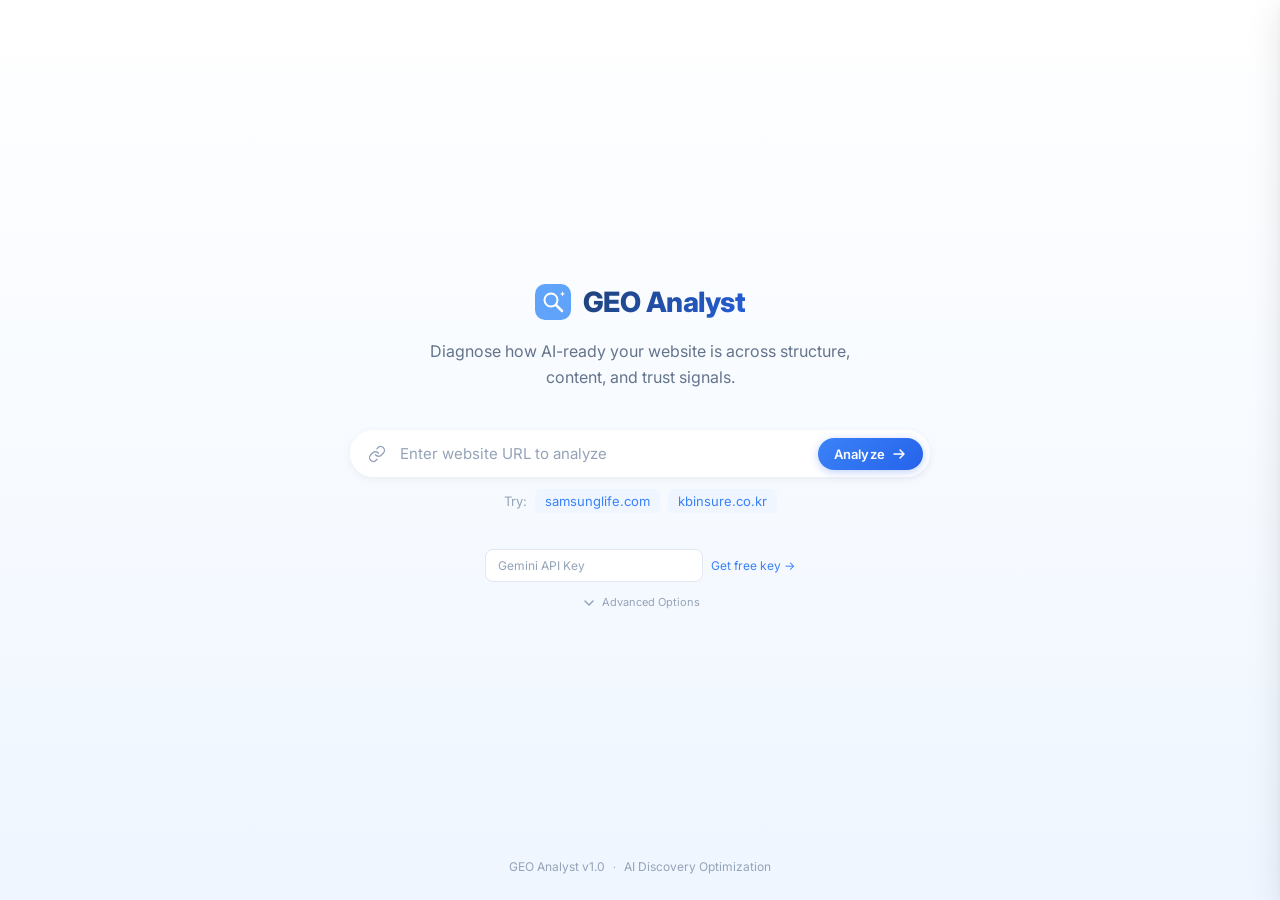
==== GEO Readiness/index.html @ 482637be "Add files via upload" ====
<!DOCTYPE html>
<html lang="en">
<head>
  <meta charset="UTF-8">
  <meta name="viewport" content="width=device-width, initial-scale=1.0">
  <title>GEO Analyst — AI Discovery Diagnostic</title>
  <link rel="preconnect" href="https://fonts.googleapis.com">
  <link rel="preconnect" href="https://fonts.gstatic.com" crossorigin>
  <link href="https://fonts.googleapis.com/css2?family=Inter:wght@300;400;500;600;700;800&display=swap" rel="stylesheet">
  <link rel="stylesheet" href="styles.css?v=8">
</head>
<body>
  <div id="app">
    <!-- Screen 1: Landing -->
    <div id="screen-landing" class="screen active">
      <div class="landing-container">
        <div class="landing-content">
          <div class="logo-area">
            <div class="logo-icon">
              <svg width="36" height="36" viewBox="0 0 36 36" fill="none">
                <rect width="36" height="36" rx="10" fill="url(#logoGrad2)"/>
                <circle cx="16" cy="16" r="6.5" stroke="white" stroke-width="2"/>
                <path d="M21 21L27 27" stroke="white" stroke-width="2.5" stroke-linecap="round"/>
                <path d="M27.5 7L28.2 9.2L30.4 9.9L28.2 10.6L27.5 12.8L26.8 10.6L24.6 9.9L26.8 9.2L27.5 7Z" fill="white"/>
                <defs>
                  <linearGradient id="logoGrad2" x1="0" y1="0" x2="36" y2="36">
                    <stop stop-color="#60A5FA"/>
                    <stop offset="1" stop-color="#2563EB"/>
                  </linearGradient>
                </defs>
              </svg>
            </div>
            <h1 class="product-name">GEO Analyst</h1>
          </div>
          <p class="product-tagline">Diagnose how AI-ready your website is across structure, content, and trust signals.</p>

          <div class="input-area">
            <div class="url-input-wrapper">
              <svg class="input-icon" width="18" height="18" viewBox="0 0 24 24" fill="none">
                <path d="M10 13a5 5 0 0 0 7.54.54l3-3a5 5 0 0 0-7.07-7.07l-1.72 1.71" stroke="#94A3B8" stroke-width="1.8" stroke-linecap="round" stroke-linejoin="round"/>
                <path d="M14 11a5 5 0 0 0-7.54-.54l-3 3a5 5 0 0 0 7.07 7.07l1.71-1.71" stroke="#94A3B8" stroke-width="1.8" stroke-linecap="round" stroke-linejoin="round"/>
              </svg>
              <input type="text" id="url-input" placeholder="Enter website URL to analyze" autocomplete="off" spellcheck="false">
              <button id="analyze-btn" class="btn-primary" onclick="startAnalysis()">
                <span>Analyze</span>
                <svg width="16" height="16" viewBox="0 0 16 16" fill="none">
                  <path d="M3 8H13M13 8L9 4M13 8L9 12" stroke="currentColor" stroke-width="1.5" stroke-linecap="round" stroke-linejoin="round"/>
                </svg>
              </button>
            </div>
            <div class="example-urls">
              <span class="example-label">Try:</span>
              <button class="example-url" onclick="setExample('https://www.samsunglife.com')">samsunglife.com</button>
              <button class="example-url" onclick="setExample('https://www.kbinsure.co.kr')">kbinsure.co.kr</button>
            </div>
          </div>

          <div class="api-key-row">
            <input type="text" id="api-key-input" placeholder="Gemini API Key" class="api-key-input">
            <a href="https://aistudio.google.com/apikey" target="_blank" class="api-key-link">Get free key →</a>
          </div>

          <div class="advanced-toggle" onclick="toggleAdvanced()" style="margin-top: 12px;">
            <svg id="advanced-chevron" width="16" height="16" viewBox="0 0 16 16" fill="none">
              <path d="M4 6L8 10L12 6" stroke="currentColor" stroke-width="1.5" stroke-linecap="round" stroke-linejoin="round"/>
            </svg>
            <span>Advanced Options</span>
          </div>
          <div id="advanced-options" class="advanced-options">
            <div class="advanced-grid">
              <div class="adv-field">
                <label>Crawl Depth</label>
                <select>
                  <option>2 levels (default)</option>
                  <option>1 level</option>
                  <option>3 levels</option>
                </select>
              </div>
              <div class="adv-field">
                <label>Max Pages</label>
                <select>
                  <option>30 pages (default)</option>
                  <option>10 pages</option>
                  <option>50 pages</option>
                  <option>100 pages</option>
                </select>
              </div>
              <div class="adv-field">
                <label>Page Priority</label>
                <select>
                  <option>Auto-detect (default)</option>
                  <option>FAQ / Help pages</option>
                  <option>Product / Service pages</option>
                  <option>Blog / Article pages</option>
                </select>
              </div>
              <div class="adv-field">
                <label>Scope</label>
                <select>
                  <option>Same domain only (default)</option>
                  <option>Include subdomains</option>
                </select>
              </div>
              <div class="adv-checkboxes">
                <label class="checkbox-label">
                  <input type="checkbox" checked> Exclude login/auth pages
                </label>
                <label class="checkbox-label">
                  <input type="checkbox"> Include PDF links
                </label>
              </div>
            </div>
          </div>
        </div>
        <footer class="landing-footer">
          <span>GEO Analyst v1.0</span>
          <span class="dot">·</span>
          <span>AI Discovery Optimization</span>
        </footer>
      </div>
    </div>

    <!-- Screen 2: Loading -->
    <div id="screen-loading" class="screen">
      <div class="loading-container">
        <div class="loading-header">
          <div class="loading-logo">
            <svg width="28" height="28" viewBox="0 0 36 36" fill="none">
              <rect width="36" height="36" rx="10" fill="url(#logoGrad2)"/>
              <path d="M10 18C10 13.58 13.58 10 18 10C22.42 10 26 13.58 26 18" stroke="white" stroke-width="2.5" stroke-linecap="round"/>
              <path d="M14 22C14 19.79 15.79 18 18 18C20.21 18 22 19.79 22 22" stroke="white" stroke-width="2.5" stroke-linecap="round"/>
              <circle cx="18" cy="26" r="1.5" fill="white"/>
              <defs>
                <linearGradient id="logoGrad2" x1="0" y1="0" x2="36" y2="36">
                  <stop stop-color="#4A9EF5"/>
                  <stop offset="1" stop-color="#2563EB"/>
                </linearGradient>
              </defs>
            </svg>
            <span class="loading-brand">GEO Readiness</span>
          </div>
        </div>
        <div class="loading-body">
          <div class="loading-main">
            <p class="analyzing-label">Analyzing</p>
            <p class="analyzing-url" id="loading-url">https://www.samsunglife.com</p>
            <div class="progress-area">
              <div class="progress-bar">
                <div class="progress-fill" id="progress-fill"></div>
              </div>
              <span class="progress-pct" id="progress-pct">0%</span>
            </div>
            <div class="steps-list" id="steps-list">
              <div class="step-item" data-step="0"><span class="step-indicator"></span><span class="step-text">Normalizing URL</span></div>
              <div class="step-item" data-step="1"><span class="step-indicator"></span><span class="step-text">Fetching homepage</span></div>
              <div class="step-item" data-step="2"><span class="step-indicator"></span><span class="step-text">Discovering internal links</span></div>
              <div class="step-item" data-step="3"><span class="step-indicator"></span><span class="step-text">Classifying page types</span></div>
              <div class="step-item" data-step="4"><span class="step-indicator"></span><span class="step-text">Extracting headings and body text</span></div>
              <div class="step-item" data-step="5"><span class="step-indicator"></span><span class="step-text">Evaluating semantic IA and URL structure</span></div>
              <div class="step-item" data-step="6"><span class="step-indicator"></span><span class="step-text">Assessing text sufficiency</span></div>
              <div class="step-item" data-step="7"><span class="step-indicator"></span><span class="step-text">Detecting E-E-A-T signals</span></div>
              <div class="step-item" data-step="8"><span class="step-indicator"></span><span class="step-text">Generating GEO Readiness score</span></div>
              <div class="step-item" data-step="9"><span class="step-indicator"></span><span class="step-text">Analysis complete</span></div>
            </div>
          </div>
          <div class="loading-insights">
            <h3 class="insights-title">Live Insights</h3>
            <div class="insights-feed" id="insights-feed"></div>
          </div>
        </div>
      </div>
    </div>

    <!-- Screen 3: Dashboard -->
    <div id="screen-dashboard" class="screen">
      <nav class="dash-nav">
        <div class="dash-nav-left">
          <span class="dash-nav-brand">GEO Readiness</span>
        </div>
        <div class="dash-nav-right">
          <button class="btn-ghost" onclick="showLanding()">New Analysis</button>
          <button class="btn-outline">Export PDF</button>
        </div>
      </nav>

      <div class="dash-content" id="dash-content">
        <!-- Populated by JS -->
      </div>
    </div>

    <!-- Page Detail Drawer -->
    <div id="page-drawer-overlay" class="drawer-overlay" onclick="closeDrawer()"></div>
    <div id="page-drawer" class="drawer">
      <div class="drawer-header">
        <h2 class="drawer-title" id="drawer-title">Page Detail</h2>
        <button class="drawer-close" onclick="closeDrawer()">
          <svg width="20" height="20" viewBox="0 0 20 20" fill="none">
            <path d="M5 5L15 15M15 5L5 15" stroke="currentColor" stroke-width="1.5" stroke-linecap="round"/>
          </svg>
        </button>
      </div>
      <div class="drawer-body" id="drawer-body">
        <!-- Populated by JS -->
      </div>
    </div>
  </div>

  <script src="data.js?v=8"></script>
  <script src="crawler.js?v=8"></script>
  <script src="gemini.js?v=8"></script>
  <script src="app.js?v=8"></script>
</body>
</html>
---- GEO Readiness/styles.css ----
/* ===== DESIGN SYSTEM ===== */
:root {
  --white: #FFFFFF;
  --bg: #F8FAFC;
  --bg-subtle: #F1F5F9;
  --blue-50: #EFF6FF;
  --blue-100: #DBEAFE;
  --blue-200: #BFDBFE;
  --blue-300: #93C5FD;
  --blue-400: #60A5FA;
  --blue-500: #3B82F6;
  --blue-600: #2563EB;
  --blue-700: #1D4ED8;
  --gray-50: #F8FAFC;
  --gray-100: #F1F5F9;
  --gray-200: #E2E8F0;
  --gray-300: #CBD5E1;
  --gray-400: #94A3B8;
  --gray-500: #64748B;
  --gray-600: #475569;
  --gray-700: #334155;
  --gray-800: #1E293B;
  --gray-900: #0F172A;
  --green-50: #F0FDF4;
  --green-100: #DCFCE7;
  --green-500: #22C55E;
  --green-600: #16A34A;
  --green-700: #15803D;
  --yellow-50: #FFFBEB;
  --yellow-100: #FEF3C7;
  --yellow-500: #F59E0B;
  --yellow-600: #D97706;
  --yellow-700: #B45309;
  --red-50: #FEF2F2;
  --red-100: #FEE2E2;
  --red-500: #EF4444;
  --red-600: #DC2626;
  --red-700: #B91C1C;
  --radius-sm: 8px;
  --radius-md: 12px;
  --radius-lg: 16px;
  --radius-xl: 20px;
  --shadow-sm: 0 1px 2px rgba(0,0,0,0.04);
  --shadow-md: 0 2px 8px rgba(0,0,0,0.06), 0 1px 2px rgba(0,0,0,0.04);
  --shadow-lg: 0 4px 16px rgba(0,0,0,0.08), 0 2px 4px rgba(0,0,0,0.04);
  --shadow-xl: 0 8px 32px rgba(0,0,0,0.1), 0 4px 8px rgba(0,0,0,0.04);
  --font: 'Inter', -apple-system, BlinkMacSystemFont, sans-serif;
}

/* ===== RESET & BASE ===== */
*, *::before, *::after { box-sizing: border-box; margin: 0; padding: 0; }
html { font-size: 16px; -webkit-font-smoothing: antialiased; -moz-osx-font-smoothing: grayscale; }
body { font-family: var(--font); color: var(--gray-800); background: var(--white); line-height: 1.5; }
input, button, select { font-family: var(--font); }
button { cursor: pointer; border: none; background: none; }

.screen { display: none; min-height: 100vh; }
.screen.active { display: block; }

/* ===== BUTTONS ===== */
.btn-primary {
  display: inline-flex; align-items: center; gap: 6px;
  padding: 8px 16px; background: linear-gradient(135deg, var(--blue-500), var(--blue-600));
  color: white; font-weight: 600; font-size: 13px; border-radius: 50px; letter-spacing: 0.2px;
  transition: all 0.25s ease; box-shadow: 0 2px 8px rgba(37,99,235,0.3);
}
.btn-primary:hover { background: linear-gradient(135deg, var(--blue-600), var(--blue-700)); box-shadow: 0 4px 16px rgba(37,99,235,0.4); transform: translateY(-1px); }
.btn-ghost {
  padding: 8px 16px; color: var(--gray-600); font-weight: 500; font-size: 14px;
  border-radius: var(--radius-sm); transition: all 0.15s;
}
.btn-ghost:hover { background: var(--gray-100); color: var(--gray-800); }
.btn-outline {
  padding: 8px 16px; color: var(--blue-600); font-weight: 500; font-size: 14px;
  border: 1px solid var(--blue-200); border-radius: var(--radius-sm); transition: all 0.15s;
}
.btn-outline:hover { background: var(--blue-50); border-color: var(--blue-300); }

/* ===== SCREEN 1: LANDING ===== */
.landing-container {
  min-height: 100vh; display: flex; flex-direction: column;
  align-items: center; justify-content: center;
  background: linear-gradient(180deg, var(--white) 0%, var(--blue-50) 100%);
  padding: 40px 24px;
}
.landing-content {
  width: 100%; max-width: 580px; display: flex; flex-direction: column; align-items: center;
}
.logo-area { display: flex; align-items: center; gap: 12px; margin-bottom: 16px; }
.logo-icon { display: flex; }
.product-name {
  font-size: 28px; font-weight: 800; letter-spacing: -0.5px;
  background: linear-gradient(135deg, #1E3A5F 0%, #2563EB 45%, #60A5FA 75%, #2563EB 100%);
  background-size: 300% 300%;
  background-position: 0% 50%;
  -webkit-background-clip: text; -webkit-text-fill-color: transparent;
  background-clip: text;
  cursor: default;
  transition: background-position 0.8s cubic-bezier(0.4, 0, 0.2, 1),
              filter 0.4s ease;
  display: inline-block;
}
.product-name:hover {
  background-position: 100% 50%;
  filter: brightness(1.15) drop-shadow(0 0 14px rgba(96,165,250,0.25));
}

/* Logo subtle response */
.logo-icon svg {
  transition: filter 0.5s ease, transform 0.5s cubic-bezier(0.34, 1.56, 0.64, 1);
}
.logo-area:hover .logo-icon svg {
  filter: drop-shadow(0 0 10px rgba(96,165,250,0.4));
  transform: scale(1.08);
}
.product-tagline {
  font-size: 16px; color: var(--gray-500); text-align: center; max-width: 440px;
  margin-bottom: 40px; line-height: 1.6;
}

.input-area { width: 100%; margin-bottom: 24px; }
/* Elegant glow input */
.url-input-wrapper {
  display: flex; align-items: center; gap: 10px;
  border-radius: 50px; padding: 4px 7px 4px 18px;
  position: relative;
  z-index: 1;
  background: var(--white);
  border: none;
  box-shadow: 0 2px 8px rgba(0,0,0,0.06);
  transition: box-shadow 0.6s ease;
}

/* Soft aura behind the pill */
.url-input-wrapper::before {
  content: '';
  position: absolute;
  inset: -4px;
  border-radius: 54px;
  background: linear-gradient(135deg, rgba(96,165,250,0.35), rgba(147,197,253,0.25), rgba(59,130,246,0.3));
  z-index: -2;
  opacity: 0;
  filter: blur(10px);
  transform: scale(0.97);
  transition: opacity 0.6s ease, filter 0.8s ease, transform 0.6s ease;
}

/* White inner to keep box crisp */
.url-input-wrapper::after {
  content: '';
  position: absolute;
  inset: 0;
  border-radius: 50px;
  background: var(--white);
  z-index: -1;
}

/* Hover & Focus — same elegant effect, stays on */
.url-input-wrapper:hover,
.url-input-wrapper:focus-within {
  box-shadow: 0 4px 20px rgba(96,165,250,0.12), 0 0 0 1px rgba(96,165,250,0.08);
}
.url-input-wrapper:hover::before,
.url-input-wrapper:focus-within::before {
  opacity: 1;
  filter: blur(12px);
  transform: scale(1);
}
.input-icon { flex-shrink: 0; }
#url-input {
  flex: 1; border: none; outline: none; font-size: 15px; color: var(--gray-800);
  padding: 10px 4px; background: transparent;
}
#url-input::placeholder { color: var(--gray-400); }

.example-urls {
  display: flex; align-items: center; gap: 8px; margin-top: 12px;
  justify-content: center;
}
.example-label { font-size: 13px; color: var(--gray-400); }
.example-url {
  font-size: 13px; color: var(--blue-500); padding: 4px 10px;
  background: var(--blue-50); border-radius: 6px; transition: all 0.15s;
}
.example-url:hover { background: var(--blue-100); }

.api-key-row {
  display: flex; align-items: center; gap: 8px; margin-top: 12px;
  padding: 0 4px;
}
.api-key-input {
  flex: 1; border: 1px solid var(--gray-200); border-radius: 8px;
  padding: 8px 12px; font-size: 12px; color: var(--gray-600);
  outline: none; background: var(--white); transition: border-color 0.2s;
}
.api-key-input:focus { border-color: var(--blue-400); }
.api-key-input::placeholder { color: var(--gray-400); }
.api-key-link {
  font-size: 12px; color: var(--blue-500); white-space: nowrap;
  text-decoration: none; flex-shrink: 0;
}
.api-key-link:hover { text-decoration: underline; }

.advanced-toggle {
  display: flex; align-items: center; gap: 5px; font-size: 11px;
  color: var(--gray-400); cursor: pointer; transition: color 0.15s;
  margin-bottom: 8px;
}
.advanced-toggle:hover { color: var(--gray-600); }
#advanced-chevron { transition: transform 0.35s cubic-bezier(0.4, 0, 0.2, 1); }
.advanced-toggle.open #advanced-chevron { transform: rotate(180deg); }
.advanced-options {
  width: 100%; max-height: 0; overflow: hidden;
  transition: max-height 0.45s cubic-bezier(0.4, 0, 0.2, 1), opacity 0.35s ease;
  opacity: 0;
}
.advanced-options.open { max-height: 300px; opacity: 1; }
.advanced-grid {
  display: grid; grid-template-columns: 1fr 1fr; gap: 12px;
  background: var(--white); border: 1px solid var(--gray-200);
  border-radius: var(--radius-md); padding: 20px; margin-top: 8px;
}
.adv-field label { display: block; font-size: 12px; font-weight: 500; color: var(--gray-500); margin-bottom: 4px; }
.adv-field select {
  width: 100%; padding: 8px 10px; border: 1px solid var(--gray-200);
  border-radius: var(--radius-sm); font-size: 13px; color: var(--gray-700);
  background: var(--white); outline: none;
}
.adv-field select:focus { border-color: var(--blue-400); }
.adv-checkboxes { grid-column: 1 / -1; display: flex; gap: 20px; }
.checkbox-label {
  display: flex; align-items: center; gap: 6px; font-size: 13px; color: var(--gray-600); cursor: pointer;
}
.checkbox-label input { accent-color: var(--blue-500); }

.landing-footer {
  position: fixed; bottom: 24px; display: flex; align-items: center; gap: 8px;
  font-size: 12px; color: var(--gray-400);
}
.dot { font-size: 10px; }

/* ===== SCREEN 2: LOADING ===== */
.loading-container {
  min-height: 100vh; background: linear-gradient(180deg, var(--white) 0%, var(--blue-50) 100%);
}
.loading-header {
  padding: 20px 32px; border-bottom: 1px solid var(--gray-100);
}
.loading-logo { display: flex; align-items: center; gap: 10px; }
.loading-brand { font-size: 16px; font-weight: 700; color: var(--gray-900); }
.loading-body {
  max-width: 900px; margin: 0 auto; padding: 48px 32px;
  display: grid; grid-template-columns: 1fr 300px; gap: 48px;
}
.analyzing-label { font-size: 13px; font-weight: 500; color: var(--gray-400); text-transform: uppercase; letter-spacing: 0.5px; margin-bottom: 6px; }
.analyzing-url { font-size: 18px; font-weight: 600; color: var(--gray-900); margin-bottom: 28px; word-break: break-all; }
.progress-area { display: flex; align-items: center; gap: 12px; margin-bottom: 32px; }
.progress-bar {
  flex: 1; height: 6px; background: var(--gray-100); border-radius: 3px; overflow: hidden;
}
.progress-fill {
  height: 100%; width: 0%; background: linear-gradient(90deg, var(--blue-400), var(--blue-600));
  border-radius: 3px; transition: width 0.4s ease;
}
.progress-pct { font-size: 13px; font-weight: 600; color: var(--blue-600); min-width: 36px; }

.steps-list { display: flex; flex-direction: column; gap: 4px; }
.step-item {
  display: flex; align-items: center; gap: 10px; padding: 8px 12px;
  border-radius: var(--radius-sm); font-size: 14px; color: var(--gray-400);
  transition: all 0.3s;
}
.step-item.active { color: var(--blue-600); background: var(--blue-50); font-weight: 500; }
.step-item.done { color: var(--gray-500); }
.step-indicator {
  width: 20px; height: 20px; border-radius: 50%; border: 2px solid var(--gray-200);
  display: flex; align-items: center; justify-content: center; flex-shrink: 0;
  transition: all 0.3s; position: relative;
}
.step-item.active .step-indicator {
  border-color: var(--blue-500); background: var(--blue-500);
}
.step-item.active .step-indicator::after {
  content: ''; width: 6px; height: 6px; border-radius: 50%; background: white;
  position: absolute; animation: pulse 1s ease infinite;
}
.step-item.done .step-indicator {
  border-color: var(--green-500); background: var(--green-500);
}
.step-item.done .step-indicator::after {
  content: '✓'; color: white; font-size: 11px; font-weight: 700; position: absolute;
  animation: checkPop 0.3s ease;
}
@keyframes checkPop { 0% { transform: scale(0); } 60% { transform: scale(1.3); } 100% { transform: scale(1); } }
@keyframes pulse { 0%, 100% { opacity: 1; } 50% { opacity: 0.4; } }

.loading-insights {
  border-left: 1px solid var(--gray-200); padding-left: 32px;
}
.insights-title {
  font-size: 12px; font-weight: 600; color: var(--gray-400); text-transform: uppercase;
  letter-spacing: 0.5px; margin-bottom: 16px;
}
.insights-feed { display: flex; flex-direction: column; gap: 8px; max-height: 320px; overflow-y: auto; scroll-behavior: smooth; }
.insights-feed::-webkit-scrollbar { width: 4px; }
.insights-feed::-webkit-scrollbar-thumb { background: var(--gray-200); border-radius: 4px; }
.insight-item {
  padding: 10px 12px; background: var(--white); border: 1px solid var(--gray-200);
  border-radius: var(--radius-sm); font-size: 13px; color: var(--gray-600);
  line-height: 1.4; opacity: 1; transform: translateY(0);
  transition: opacity 0.4s ease, transform 0.4s ease;
  flex-shrink: 0;
}
.insight-item.insight-enter {
  opacity: 0; transform: translateY(10px);
}
.insight-item .insight-dot {
  display: inline-block; width: 6px; height: 6px; border-radius: 50%;
  margin-right: 6px; vertical-align: middle;
}
.insight-dot.yellow { background: var(--yellow-500); }
.insight-dot.red { background: var(--red-500); }
.insight-dot.green { background: var(--green-500); }
.insight-dot.blue { background: var(--blue-500); }
@keyframes fadeInUp { to { opacity: 1; transform: translateY(0); } }

/* ===== SCREEN 3: DASHBOARD ===== */
.dash-nav {
  display: flex; align-items: center; justify-content: space-between;
  padding: 12px 32px; border-bottom: 1px solid var(--gray-100);
  background: var(--white); position: sticky; top: 0; z-index: 100;
}
.dash-nav-left { display: flex; align-items: center; gap: 10px; }
.dash-nav-brand { font-size: 15px; font-weight: 700; color: var(--gray-900); }
.dash-nav-right { display: flex; align-items: center; gap: 8px; }

.dash-content { max-width: 1200px; margin: 0 auto; padding: 32px; }

/* Section A: Hero Summary */
.hero-section {
  background: linear-gradient(135deg, var(--white), var(--blue-50));
  border: 1px solid var(--blue-100); border-radius: var(--radius-xl);
  padding: 36px; margin-bottom: 32px;
}
.hero-top { display: flex; align-items: flex-start; justify-content: space-between; margin-bottom: 24px; }
.hero-meta { display: flex; flex-direction: column; gap: 6px; }
.hero-url { font-size: 14px; color: var(--gray-500); word-break: break-all; }
.hero-timestamp { font-size: 12px; color: var(--gray-400); }
.hero-pages { font-size: 12px; color: var(--gray-400); }
.hero-score-area { text-align: center; }
.hero-score-ring {
  width: 100px; height: 100px; position: relative; margin: 0 auto 8px;
}
.hero-score-ring svg { transform: rotate(-90deg); }
.hero-score-value {
  position: absolute; top: 50%; left: 50%; transform: translate(-50%, -50%);
  font-size: 28px; font-weight: 800; color: var(--gray-900);
}
.hero-score-label { font-size: 12px; font-weight: 600; color: var(--gray-500); text-transform: uppercase; letter-spacing: 0.5px; }
.hero-headline {
  font-size: 20px; font-weight: 700; color: var(--gray-900); margin-bottom: 6px;
  line-height: 1.3;
}
.hero-badge {
  display: inline-flex; align-items: center; gap: 6px; padding: 4px 12px;
  border-radius: 20px; font-size: 12px; font-weight: 600; margin-bottom: 20px;
}
.badge-red { background: var(--red-50); color: var(--red-600); border: 1px solid var(--red-100); }
.badge-yellow { background: var(--yellow-50); color: var(--yellow-600); border: 1px solid var(--yellow-100); }
.badge-green { background: var(--green-50); color: var(--green-600); border: 1px solid var(--green-100); }
.hero-strengths-weaknesses {
  display: grid; grid-template-columns: 1fr 1fr; gap: 24px;
}
.sw-column h4 { font-size: 12px; font-weight: 600; color: var(--gray-400); text-transform: uppercase; letter-spacing: 0.5px; margin-bottom: 10px; }
.sw-item {
  display: flex; align-items: flex-start; gap: 8px; font-size: 13px; color: var(--gray-600);
  margin-bottom: 8px; line-height: 1.4;
}
.sw-icon { flex-shrink: 0; margin-top: 2px; }
.sw-icon.green { color: var(--green-500); }
.sw-icon.red { color: var(--red-500); }

/* Section B: Score Breakdown */
.section-title {
  font-size: 18px; font-weight: 700; color: var(--gray-900); margin-bottom: 20px;
}
.scores-grid {
  display: grid; grid-template-columns: 1fr 1fr; gap: 16px; margin-bottom: 40px;
}
.score-card {
  background: var(--white); border: 1px solid var(--gray-200); border-radius: var(--radius-lg);
  padding: 24px; transition: all 0.2s;
}
.score-card:hover { box-shadow: var(--shadow-md); border-color: var(--blue-200); }
.score-card-header { display: flex; align-items: center; justify-content: space-between; margin-bottom: 12px; }
.score-card-num { font-size: 11px; font-weight: 600; color: var(--gray-400); text-transform: uppercase; letter-spacing: 0.5px; }
.score-card-badge {
  display: inline-flex; padding: 3px 10px; border-radius: 12px;
  font-size: 11px; font-weight: 600;
}
.score-card-title { font-size: 16px; font-weight: 700; color: var(--gray-900); margin-bottom: 4px; }
.score-card-score { display: flex; align-items: baseline; gap: 4px; margin-bottom: 12px; }
.score-card-score .num { font-size: 32px; font-weight: 800; }
.score-card-score .total { font-size: 14px; color: var(--gray-400); }
.score-card-diag { font-size: 13px; color: var(--gray-600); margin-bottom: 12px; line-height: 1.5; }
.score-card-weaknesses { margin-bottom: 12px; }
.score-weakness {
  display: flex; align-items: flex-start; gap: 6px; font-size: 12px; color: var(--gray-500);
  margin-bottom: 4px;
}
.score-weakness::before { content: '•'; color: var(--gray-300); flex-shrink: 0; }
.score-card-direction {
  padding-top: 12px; border-top: 1px solid var(--gray-100);
  font-size: 12px; color: var(--blue-600); font-weight: 500;
  display: flex; align-items: flex-start; gap: 6px;
}
.score-card-direction::before { content: '→'; flex-shrink: 0; }

/* Scoring breakdown */
.score-breakdown {
  margin-top: 12px; padding: 10px 12px; border-radius: 8px;
  background: var(--bg-subtle); border: 1px solid var(--gray-100);
}
.breakdown-header { margin-bottom: 8px; }
.breakdown-label {
  font-size: 9px; font-weight: 700; letter-spacing: 0.8px;
  color: var(--gray-400); text-transform: uppercase;
}
.breakdown-row { margin-bottom: 8px; }
.breakdown-row:last-child { margin-bottom: 0; }
.breakdown-top {
  display: flex; justify-content: space-between; align-items: center; margin-bottom: 3px;
}
.breakdown-name { font-size: 11px; font-weight: 600; color: var(--gray-700); }
.breakdown-score { font-size: 12px; font-weight: 700; color: var(--gray-800); }
.breakdown-max { font-size: 10px; font-weight: 500; color: var(--gray-400); }
.breakdown-bar-bg {
  width: 100%; height: 4px; border-radius: 2px; background: var(--gray-200); overflow: hidden;
}
.breakdown-bar-fill { height: 100%; border-radius: 2px; transition: width 0.6s ease; }
.breakdown-reason { font-size: 10px; color: var(--gray-500); margin-top: 2px; line-height: 1.4; }
.breakdown-group {
  margin-bottom: 10px; padding-bottom: 8px; border-bottom: 1px solid var(--gray-100);
}
.breakdown-group:last-child { border-bottom: none; margin-bottom: 0; padding-bottom: 0; }
.breakdown-group-name { font-size: 12px; font-weight: 700; color: var(--gray-800); }
.breakdown-parent { margin-bottom: 6px; }
.breakdown-sub-items {
  padding-left: 12px; border-left: 2px solid var(--gray-200); margin-left: 4px;
}
.breakdown-sub-items .breakdown-row { margin-bottom: 6px; }
.breakdown-sub-items .breakdown-name { font-size: 10px; color: var(--gray-500); }
.breakdown-sub-items .breakdown-score { font-size: 11px; }
.breakdown-sub-items .breakdown-reason { font-size: 9px; }
.breakdown-sub-items .breakdown-bar-bg { height: 3px; }

/* Evidence section */
.score-card-evidence {
  margin-top: 10px; padding-top: 10px; border-top: 1px solid var(--gray-100);
  display: flex; flex-direction: column; gap: 6px;
}
.evidence-section {
  display: flex; flex-wrap: wrap; align-items: center; gap: 4px; font-size: 11px;
}
.evidence-label {
  color: var(--gray-400); font-weight: 600; font-size: 10px; text-transform: uppercase; letter-spacing: 0.3px; margin-right: 2px;
}
.evidence-tag {
  padding: 2px 7px; border-radius: 10px; font-size: 10px; font-weight: 500;
}
.evidence-schema {
  background: var(--blue-50); color: var(--blue-600); border: 1px solid var(--blue-100);
}
/* Evidence code blocks (schema, heading structure) */
.evidence-code-block {
  display: flex; flex-direction: column; gap: 3px; margin-top: 2px;
}
.evidence-code-block code {
  display: block; font-family: 'SF Mono', 'Menlo', monospace; font-size: 10px;
  background: var(--gray-50); border: 1px solid var(--gray-100); border-radius: 4px;
  padding: 6px 8px; color: var(--gray-600); line-height: 1.5;
  white-space: pre-wrap; word-break: break-all; max-height: 80px; overflow-y: auto;
}
/* Evidence lists (good/bad items) */
.evidence-list {
  display: flex; flex-direction: column; gap: 4px; margin-top: 2px;
}
.evidence-item {
  display: flex; flex-direction: column; gap: 1px; padding: 4px 8px;
  border-radius: 4px; font-size: 11px;
}
.evidence-good-item { background: #F0FDF4; border-left: 2px solid #22C55E; }
.evidence-bad-item { background: #FEF2F2; border-left: 2px solid #EF4444; }
.evidence-url {
  font-family: 'SF Mono', 'Menlo', monospace; font-size: 10px;
  color: var(--blue-500); text-decoration: none; word-break: break-all;
}
.evidence-url:hover { text-decoration: underline; }
.evidence-desc { color: var(--gray-500); font-size: 11px; }
.evidence-text { font-size: 11px; padding: 2px 6px; border-radius: 4px; display: inline-block; }
.evidence-good { background: #F0FDF4; color: #166534; border: 1px solid #BBF7D0; }
.evidence-bad { background: #FEF2F2; color: #991B1B; border: 1px solid #FECACA; }

/* AI Accessibility Section */
.ai-access-section {
  margin-bottom: 32px;
}
.section-subtitle {
  font-size: 13px; color: var(--gray-400); margin: -8px 0 16px 0;
}
.ai-access-grid {
  display: grid; grid-template-columns: repeat(4, 1fr); gap: 12px; margin-bottom: 16px;
}
.ai-access-stat {
  background: var(--white); border-radius: var(--radius-md); padding: 16px;
  text-align: center; border: 1px solid var(--gray-100);
  display: flex; flex-direction: column; gap: 4px;
}
.ai-stat-num { font-size: 28px; font-weight: 700; }
.ai-stat-label { font-size: 11px; color: var(--gray-400); font-weight: 500; text-transform: uppercase; letter-spacing: 0.3px; }
.ai-stat-green .ai-stat-num { color: var(--green-500); }
.ai-stat-yellow .ai-stat-num { color: var(--yellow-500); }
.ai-stat-red .ai-stat-num { color: var(--red-500); }
.ai-findings {
  display: flex; flex-direction: column; gap: 6px; margin-bottom: 12px;
}
.ai-finding {
  font-size: 12px; padding: 8px 12px; border-radius: var(--radius-sm); line-height: 1.4;
}
.ai-finding-good { background: #F0FDF4; border-left: 3px solid #22C55E; color: #166534; }
.ai-finding-bad { background: #FEF2F2; border-left: 3px solid #EF4444; color: #991B1B; }
.ai-blocked-list {
  display: flex; flex-direction: column; gap: 4px; margin-top: 8px;
}

/* AI Access badges for page table */
.ai-access-badge {
  font-size: 10px; font-weight: 600; padding: 2px 8px; border-radius: 10px;
  text-transform: uppercase; letter-spacing: 0.3px; white-space: nowrap; cursor: help;
}
.ai-badge-full { background: #F0FDF4; color: #166534; border: 1px solid #BBF7D0; }
.ai-badge-partial { background: #FFFBEB; color: #92400E; border: 1px solid #FDE68A; }
.ai-badge-blocked { background: #FEF2F2; color: #991B1B; border: 1px solid #FECACA; }

/* Section C: Issue Patterns */
.issues-grid {
  display: grid; grid-template-columns: repeat(3, 1fr); gap: 14px; margin-bottom: 40px;
}
.issue-card {
  background: var(--white); border: 1px solid var(--gray-200); border-radius: var(--radius-md);
  padding: 20px; position: relative; overflow: hidden;
}
.issue-card::before {
  content: ''; position: absolute; top: 0; left: 0; right: 0; height: 3px;
}
.issue-card.severity-red::before { background: var(--red-500); }
.issue-card.severity-yellow::before { background: var(--yellow-500); }
.issue-card.severity-green::before { background: var(--green-500); }
.issue-severity {
  display: inline-flex; padding: 2px 8px; border-radius: 4px; font-size: 10px;
  font-weight: 600; text-transform: uppercase; letter-spacing: 0.5px; margin-bottom: 8px;
}
.sev-high { background: var(--red-50); color: var(--red-600); }
.sev-medium { background: var(--yellow-50); color: var(--yellow-600); }
.sev-low { background: var(--green-50); color: var(--green-600); }
.issue-title { font-size: 14px; font-weight: 600; color: var(--gray-900); margin-bottom: 6px; }
.issue-desc { font-size: 12px; color: var(--gray-500); margin-bottom: 10px; line-height: 1.5; }
.issue-meta { display: flex; align-items: center; gap: 12px; margin-bottom: 8px; }
.issue-meta-item { font-size: 11px; color: var(--gray-400); display: flex; align-items: center; gap: 4px; }
.issue-example { font-size: 11px; color: var(--gray-400); background: var(--gray-50); padding: 6px 8px; border-radius: 4px; word-break: break-all; }
.issue-geo { font-size: 11px; color: var(--blue-600); margin-top: 8px; line-height: 1.4; font-style: italic; }

/* Section D: E-E-A-T */
.eeat-grid {
  display: grid; grid-template-columns: 1fr 1fr; gap: 16px; margin-bottom: 40px;
}
.eeat-card {
  background: var(--white); border: 1px solid var(--gray-200); border-radius: var(--radius-md);
  padding: 24px;
}
.eeat-card-header { display: flex; align-items: center; justify-content: space-between; margin-bottom: 12px; }
.eeat-letter {
  width: 36px; height: 36px; border-radius: 10px; display: flex; align-items: center;
  justify-content: center; font-size: 16px; font-weight: 800; color: white;
}
.eeat-score-badge {
  display: flex; align-items: baseline; gap: 3px;
}
.eeat-score-badge .num { font-size: 24px; font-weight: 800; }
.eeat-score-badge .total { font-size: 12px; color: var(--gray-400); }
.eeat-title { font-size: 15px; font-weight: 600; color: var(--gray-900); margin-bottom: 4px; }
.eeat-status { font-size: 12px; margin-bottom: 14px; font-weight: 500; }
.eeat-subsection { margin-bottom: 12px; }
.eeat-subsection h5 { font-size: 11px; font-weight: 600; color: var(--gray-400); text-transform: uppercase; letter-spacing: 0.5px; margin-bottom: 6px; }
.eeat-signals { display: flex; flex-wrap: wrap; gap: 4px; }
.signal-tag {
  padding: 3px 8px; border-radius: 4px; font-size: 11px;
}
.signal-found { background: var(--green-50); color: var(--green-700); }
.signal-missing { background: var(--red-50); color: var(--red-600); }
.eeat-rec { font-size: 12px; color: var(--blue-600); line-height: 1.4; margin-top: 8px; }

/* Section E: Page-level */
.pages-table-wrap {
  background: var(--white); border: 1px solid var(--gray-200); border-radius: var(--radius-lg);
  overflow: hidden; margin-bottom: 40px;
}
.pages-table {
  width: 100%; border-collapse: collapse; font-size: 13px;
}
.pages-table th {
  text-align: left; padding: 12px 16px; background: var(--gray-50);
  font-size: 11px; font-weight: 600; color: var(--gray-500);
  text-transform: uppercase; letter-spacing: 0.5px;
  border-bottom: 1px solid var(--gray-200);
}
.pages-table td {
  padding: 12px 16px; border-bottom: 1px solid var(--gray-100); color: var(--gray-700);
  vertical-align: middle;
}
.pages-table tr { cursor: pointer; transition: background 0.15s; }
.pages-table tbody tr:hover { background: var(--blue-50); }
.page-type-tag {
  display: inline-flex; padding: 2px 8px; border-radius: 4px;
  font-size: 11px; font-weight: 500; background: var(--gray-100); color: var(--gray-600);
}
.mini-score {
  display: inline-flex; width: 28px; height: 28px; border-radius: 6px;
  align-items: center; justify-content: center; font-size: 11px; font-weight: 700;
}
.mini-score.green { background: var(--green-50); color: var(--green-700); }
.mini-score.yellow { background: var(--yellow-50); color: var(--yellow-700); }
.mini-score.red { background: var(--red-50); color: var(--red-700); }
.page-issues {
  display: flex; gap: 4px; flex-wrap: wrap;
}
.page-issue-tag {
  padding: 2px 6px; border-radius: 3px; font-size: 10px; font-weight: 500;
  background: var(--red-50); color: var(--red-600);
}

/* Section F: Action Plan */
.action-priority-group { margin-bottom: 28px; }
.action-priority-label {
  display: inline-flex; align-items: center; gap: 6px; padding: 4px 12px;
  border-radius: 6px; font-size: 12px; font-weight: 700; margin-bottom: 14px;
  text-transform: uppercase; letter-spacing: 0.5px;
}
.priority-p1 { background: var(--red-50); color: var(--red-600); }
.priority-p2 { background: var(--yellow-50); color: var(--yellow-600); }
.priority-p3 { background: var(--blue-50); color: var(--blue-600); }
.actions-list { display: flex; flex-direction: column; gap: 12px; }
.action-card {
  background: var(--white); border: 1px solid var(--gray-200); border-radius: var(--radius-md);
  padding: 20px; display: grid; grid-template-columns: 1fr auto; gap: 16px;
}
.action-card:hover { border-color: var(--blue-200); box-shadow: var(--shadow-sm); }
.action-title { font-size: 14px; font-weight: 600; color: var(--gray-900); margin-bottom: 4px; }
.action-dimension {
  display: inline-flex; padding: 2px 8px; border-radius: 4px; font-size: 10px;
  font-weight: 600; background: var(--blue-50); color: var(--blue-600); margin-bottom: 8px;
}
.action-problem { font-size: 12px; color: var(--gray-500); margin-bottom: 8px; line-height: 1.5; }
.action-tags { display: flex; gap: 8px; flex-wrap: wrap; }
.action-tag { font-size: 11px; color: var(--gray-400); display: flex; align-items: center; gap: 3px; }
.action-right { display: flex; flex-direction: column; align-items: flex-end; gap: 4px; min-width: 100px; }
.action-impact, .action-difficulty {
  font-size: 11px; padding: 2px 8px; border-radius: 4px; font-weight: 500;
}
.impact-high { background: var(--green-50); color: var(--green-700); }
.impact-medium { background: var(--yellow-50); color: var(--yellow-700); }
.difficulty-easy { background: var(--green-50); color: var(--green-700); }
.difficulty-medium { background: var(--yellow-50); color: var(--yellow-700); }
.difficulty-hard { background: var(--red-50); color: var(--red-700); }
.action-pages { font-size: 11px; color: var(--gray-400); text-align: right; }
.action-example {
  grid-column: 1 / -1; font-size: 12px; color: var(--gray-500);
  background: var(--gray-50); padding: 10px 12px; border-radius: 6px;
  line-height: 1.5; margin-top: 4px;
}

/* ===== DRAWER ===== */
.drawer-overlay {
  position: fixed; top: 0; left: 0; right: 0; bottom: 0;
  background: rgba(15, 23, 42, 0.3); backdrop-filter: blur(2px);
  z-index: 200; opacity: 0; pointer-events: none; transition: opacity 0.3s;
}
.drawer-overlay.open { opacity: 1; pointer-events: auto; }
.drawer {
  position: fixed; top: 0; right: -560px; width: 560px; height: 100vh;
  background: var(--white); z-index: 300; box-shadow: var(--shadow-xl);
  transition: right 0.3s ease; display: flex; flex-direction: column;
}
.drawer.open { right: 0; }
.drawer-header {
  display: flex; align-items: center; justify-content: space-between;
  padding: 20px 24px; border-bottom: 1px solid var(--gray-100);
}
.drawer-title { font-size: 16px; font-weight: 700; color: var(--gray-900); }
.drawer-close {
  width: 32px; height: 32px; border-radius: 8px; display: flex;
  align-items: center; justify-content: center; color: var(--gray-400);
  transition: all 0.15s;
}
.drawer-close:hover { background: var(--gray-100); color: var(--gray-700); }
.drawer-body { flex: 1; overflow-y: auto; padding: 24px; }
.drawer-section { margin-bottom: 24px; }
.drawer-section-title {
  font-size: 12px; font-weight: 600; color: var(--gray-400); text-transform: uppercase;
  letter-spacing: 0.5px; margin-bottom: 10px;
}
.drawer-url { font-size: 13px; color: var(--blue-500); word-break: break-all; margin-bottom: 4px; }
.drawer-page-type {
  display: inline-flex; padding: 3px 10px; border-radius: 6px;
  font-size: 12px; font-weight: 500; background: var(--gray-100); color: var(--gray-600);
}
.drawer-scores {
  display: grid; grid-template-columns: 1fr 1fr; gap: 8px;
}
.drawer-score-item {
  padding: 10px 12px; background: var(--gray-50); border-radius: var(--radius-sm);
}
.drawer-score-label { font-size: 11px; color: var(--gray-400); margin-bottom: 2px; }
.drawer-score-val { font-size: 18px; font-weight: 700; }
.drawer-headings { font-size: 13px; color: var(--gray-600); }
.drawer-heading-item { padding: 4px 0; display: flex; align-items: center; gap: 6px; }
.h-tag {
  font-size: 10px; font-weight: 700; color: var(--gray-400); background: var(--gray-100);
  padding: 1px 5px; border-radius: 3px; flex-shrink: 0;
}
.drawer-text-preview {
  font-size: 13px; color: var(--gray-500); line-height: 1.6;
  background: var(--gray-50); padding: 12px; border-radius: var(--radius-sm);
  max-height: 120px; overflow-y: auto;
}
.drawer-tags { display: flex; flex-wrap: wrap; gap: 6px; }
.drawer-tag {
  padding: 3px 10px; border-radius: 4px; font-size: 11px; font-weight: 500;
}
.drawer-tag.issue { background: var(--red-50); color: var(--red-600); }
.drawer-tag.signal { background: var(--green-50); color: var(--green-700); }
.drawer-tag.info { background: var(--blue-50); color: var(--blue-600); }
.drawer-actions { display: flex; flex-direction: column; gap: 6px; }
.drawer-action-item {
  display: flex; align-items: flex-start; gap: 8px; font-size: 13px; color: var(--gray-600);
  line-height: 1.4;
}
.drawer-action-item::before { content: '→'; color: var(--blue-500); flex-shrink: 0; font-weight: 500; }

/* ===== EXTERNAL LINKS ===== */
.ext-link {
  color: var(--blue-500); text-decoration: none; transition: color 0.15s;
  word-break: break-all;
}
.ext-link:hover { color: var(--blue-700); text-decoration: underline; }
.issue-example .ext-link { color: var(--gray-500); font-size: 11px; }
.issue-example .ext-link:hover { color: var(--blue-600); }

/* ===== SCORE COLORS ===== */
.score-green { color: var(--green-600); }
.score-yellow { color: var(--yellow-600); }
.score-red { color: var(--red-600); }

/* ===== RESPONSIVE ===== */
@media (max-width: 900px) {
  .scores-grid, .eeat-grid, .hero-strengths-weaknesses { grid-template-columns: 1fr; }
  .issues-grid { grid-template-columns: 1fr 1fr; }
  .loading-body { grid-template-columns: 1fr; }
  .loading-insights { border-left: none; border-top: 1px solid var(--gray-200); padding-left: 0; padding-top: 24px; }
}
@media (max-width: 600px) {
  .issues-grid { grid-template-columns: 1fr; }
  .dash-content { padding: 20px 16px; }
  .hero-section { padding: 24px; }
  .hero-top { flex-direction: column-reverse; align-items: center; gap: 16px; }
}
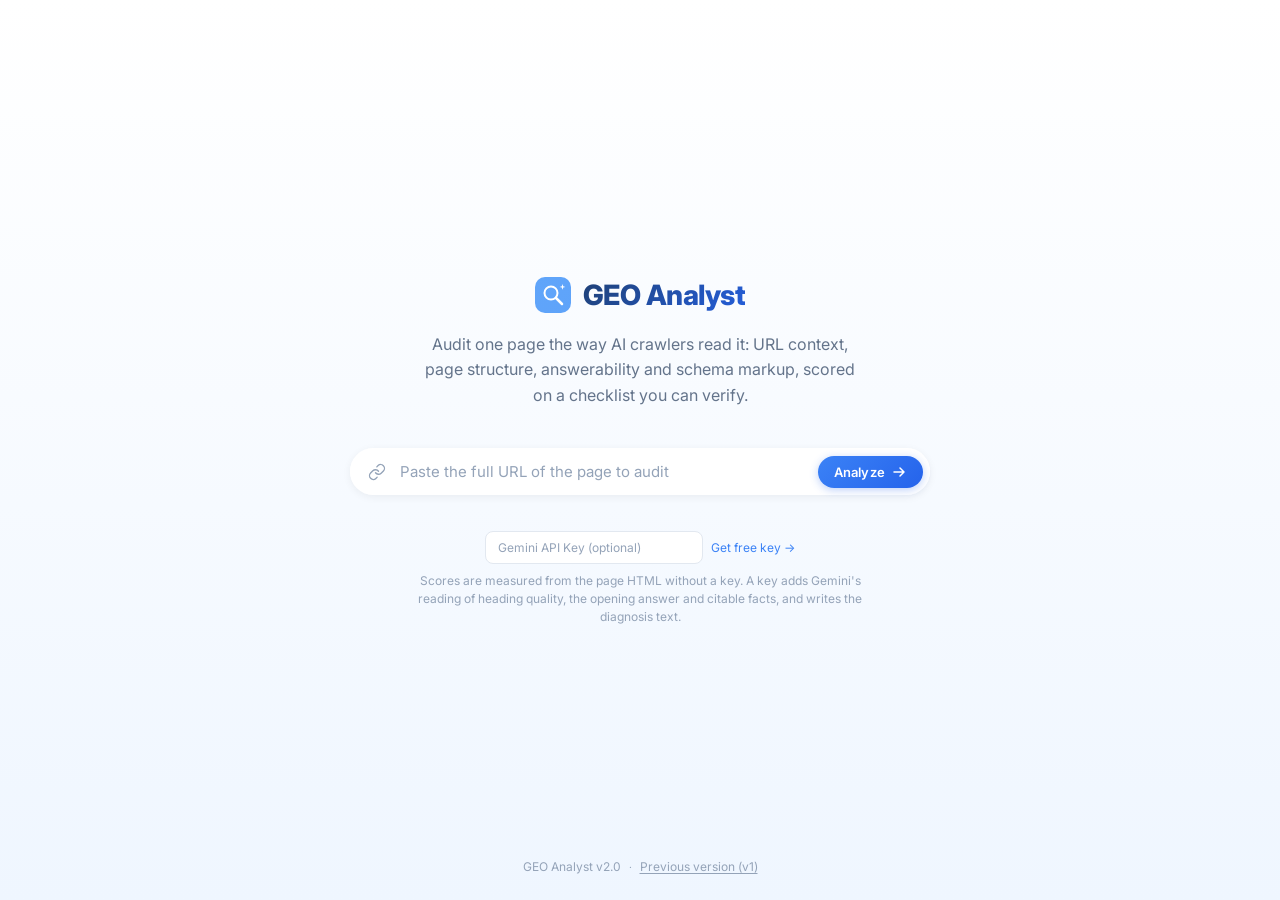
==== commit 472e19fc: "v2: checklist-scored technical GEO audit - Fetch one page's raw HTML server-side (api/fetch.js) inst" ====
--- a/GEO Readiness/index.html
+++ b/GEO Readiness/index.html
@@ -3,11 +3,13 @@
 <head>
   <meta charset="UTF-8">
   <meta name="viewport" content="width=device-width, initial-scale=1.0">
-  <title>GEO Analyst — AI Discovery Diagnostic</title>
+  <title>GEO Analyst · Technical GEO Audit</title>
+  <meta name="description" content="Technical GEO audit of a single page: URL context, page structure, answerability and schema markup, scored on a verifiable checklist.">
   <link rel="preconnect" href="https://fonts.googleapis.com">
   <link rel="preconnect" href="https://fonts.gstatic.com" crossorigin>
   <link href="https://fonts.googleapis.com/css2?family=Inter:wght@300;400;500;600;700;800&display=swap" rel="stylesheet">
-  <link rel="stylesheet" href="styles.css?v=8">
+  <link rel="stylesheet" href="styles.css?v=9">
+  <link rel="stylesheet" href="v2.css?v=1">
 </head>
 <body>
   <div id="app">
@@ -18,12 +20,12 @@
           <div class="logo-area">
             <div class="logo-icon">
               <svg width="36" height="36" viewBox="0 0 36 36" fill="none">
-                <rect width="36" height="36" rx="10" fill="url(#logoGrad2)"/>
+                <rect width="36" height="36" rx="10" fill="url(#logoGrad)"/>
                 <circle cx="16" cy="16" r="6.5" stroke="white" stroke-width="2"/>
                 <path d="M21 21L27 27" stroke="white" stroke-width="2.5" stroke-linecap="round"/>
                 <path d="M27.5 7L28.2 9.2L30.4 9.9L28.2 10.6L27.5 12.8L26.8 10.6L24.6 9.9L26.8 9.2L27.5 7Z" fill="white"/>
                 <defs>
-                  <linearGradient id="logoGrad2" x1="0" y1="0" x2="36" y2="36">
+                  <linearGradient id="logoGrad" x1="0" y1="0" x2="36" y2="36">
                     <stop stop-color="#60A5FA"/>
                     <stop offset="1" stop-color="#2563EB"/>
                   </linearGradient>
@@ -32,7 +34,7 @@
             </div>
             <h1 class="product-name">GEO Analyst</h1>
           </div>
-          <p class="product-tagline">Diagnose how AI-ready your website is across structure, content, and trust signals.</p>
+          <p class="product-tagline">Audit one page the way AI crawlers read it: URL context, page structure, answerability and schema markup, scored on a checklist you can verify.</p>
 
           <div class="input-area">
             <div class="url-input-wrapper">
@@ -40,7 +42,7 @@
                 <path d="M10 13a5 5 0 0 0 7.54.54l3-3a5 5 0 0 0-7.07-7.07l-1.72 1.71" stroke="#94A3B8" stroke-width="1.8" stroke-linecap="round" stroke-linejoin="round"/>
                 <path d="M14 11a5 5 0 0 0-7.54-.54l-3 3a5 5 0 0 0 7.07 7.07l1.71-1.71" stroke="#94A3B8" stroke-width="1.8" stroke-linecap="round" stroke-linejoin="round"/>
               </svg>
-              <input type="text" id="url-input" placeholder="Enter website URL to analyze" autocomplete="off" spellcheck="false">
+              <input type="text" id="url-input" placeholder="Paste the full URL of the page to audit" autocomplete="off" spellcheck="false">
               <button id="analyze-btn" class="btn-primary" onclick="startAnalysis()">
                 <span>Analyze</span>
                 <svg width="16" height="16" viewBox="0 0 16 16" fill="none">
@@ -48,74 +50,18 @@
                 </svg>
               </button>
             </div>
-            <div class="example-urls">
-              <span class="example-label">Try:</span>
-              <button class="example-url" onclick="setExample('https://www.samsunglife.com')">samsunglife.com</button>
-              <button class="example-url" onclick="setExample('https://www.kbinsure.co.kr')">kbinsure.co.kr</button>
-            </div>
           </div>
 
           <div class="api-key-row">
-            <input type="text" id="api-key-input" placeholder="Gemini API Key" class="api-key-input">
-            <a href="https://aistudio.google.com/apikey" target="_blank" class="api-key-link">Get free key →</a>
+            <input type="password" id="api-key-input" placeholder="Gemini API Key (optional)" class="api-key-input" autocomplete="off">
+            <a href="https://aistudio.google.com/apikey" target="_blank" rel="noopener" class="api-key-link">Get free key →</a>
           </div>
-
-          <div class="advanced-toggle" onclick="toggleAdvanced()" style="margin-top: 12px;">
-            <svg id="advanced-chevron" width="16" height="16" viewBox="0 0 16 16" fill="none">
-              <path d="M4 6L8 10L12 6" stroke="currentColor" stroke-width="1.5" stroke-linecap="round" stroke-linejoin="round"/>
-            </svg>
-            <span>Advanced Options</span>
-          </div>
-          <div id="advanced-options" class="advanced-options">
-            <div class="advanced-grid">
-              <div class="adv-field">
-                <label>Crawl Depth</label>
-                <select>
-                  <option>2 levels (default)</option>
-                  <option>1 level</option>
-                  <option>3 levels</option>
-                </select>
-              </div>
-              <div class="adv-field">
-                <label>Max Pages</label>
-                <select>
-                  <option>30 pages (default)</option>
-                  <option>10 pages</option>
-                  <option>50 pages</option>
-                  <option>100 pages</option>
-                </select>
-              </div>
-              <div class="adv-field">
-                <label>Page Priority</label>
-                <select>
-                  <option>Auto-detect (default)</option>
-                  <option>FAQ / Help pages</option>
-                  <option>Product / Service pages</option>
-                  <option>Blog / Article pages</option>
-                </select>
-              </div>
-              <div class="adv-field">
-                <label>Scope</label>
-                <select>
-                  <option>Same domain only (default)</option>
-                  <option>Include subdomains</option>
-                </select>
-              </div>
-              <div class="adv-checkboxes">
-                <label class="checkbox-label">
-                  <input type="checkbox" checked> Exclude login/auth pages
-                </label>
-                <label class="checkbox-label">
-                  <input type="checkbox"> Include PDF links
-                </label>
-              </div>
-            </div>
-          </div>
+          <p class="api-key-hint">Scores are measured from the page HTML without a key. A key adds Gemini's reading of heading quality, the opening answer and citable facts, and writes the diagnosis text.</p>
         </div>
         <footer class="landing-footer">
-          <span>GEO Analyst v1.0</span>
+          <span>GEO Analyst v2.0</span>
           <span class="dot">·</span>
-          <span>AI Discovery Optimization</span>
+          <a href="v1/">Previous version (v1)</a>
         </footer>
       </div>
     </div>
@@ -126,16 +72,10 @@
         <div class="loading-header">
           <div class="loading-logo">
             <svg width="28" height="28" viewBox="0 0 36 36" fill="none">
-              <rect width="36" height="36" rx="10" fill="url(#logoGrad2)"/>
+              <rect width="36" height="36" rx="10" fill="url(#logoGrad)"/>
               <path d="M10 18C10 13.58 13.58 10 18 10C22.42 10 26 13.58 26 18" stroke="white" stroke-width="2.5" stroke-linecap="round"/>
               <path d="M14 22C14 19.79 15.79 18 18 18C20.21 18 22 19.79 22 22" stroke="white" stroke-width="2.5" stroke-linecap="round"/>
               <circle cx="18" cy="26" r="1.5" fill="white"/>
-              <defs>
-                <linearGradient id="logoGrad2" x1="0" y1="0" x2="36" y2="36">
-                  <stop stop-color="#4A9EF5"/>
-                  <stop offset="1" stop-color="#2563EB"/>
-                </linearGradient>
-              </defs>
             </svg>
             <span class="loading-brand">GEO Readiness</span>
           </div>
@@ -143,7 +83,7 @@
         <div class="loading-body">
           <div class="loading-main">
             <p class="analyzing-label">Analyzing</p>
-            <p class="analyzing-url" id="loading-url">https://www.samsunglife.com</p>
+            <p class="analyzing-url" id="loading-url"></p>
             <div class="progress-area">
               <div class="progress-bar">
                 <div class="progress-fill" id="progress-fill"></div>
@@ -151,20 +91,18 @@
               <span class="progress-pct" id="progress-pct">0%</span>
             </div>
             <div class="steps-list" id="steps-list">
-              <div class="step-item" data-step="0"><span class="step-indicator"></span><span class="step-text">Normalizing URL</span></div>
-              <div class="step-item" data-step="1"><span class="step-indicator"></span><span class="step-text">Fetching homepage</span></div>
-              <div class="step-item" data-step="2"><span class="step-indicator"></span><span class="step-text">Discovering internal links</span></div>
-              <div class="step-item" data-step="3"><span class="step-indicator"></span><span class="step-text">Classifying page types</span></div>
-              <div class="step-item" data-step="4"><span class="step-indicator"></span><span class="step-text">Extracting headings and body text</span></div>
-              <div class="step-item" data-step="5"><span class="step-indicator"></span><span class="step-text">Evaluating semantic IA and URL structure</span></div>
-              <div class="step-item" data-step="6"><span class="step-indicator"></span><span class="step-text">Assessing text sufficiency</span></div>
-              <div class="step-item" data-step="7"><span class="step-indicator"></span><span class="step-text">Detecting E-E-A-T signals</span></div>
-              <div class="step-item" data-step="8"><span class="step-indicator"></span><span class="step-text">Generating GEO Readiness score</span></div>
-              <div class="step-item" data-step="9"><span class="step-indicator"></span><span class="step-text">Analysis complete</span></div>
+              <div class="step-item" data-step="0"><span class="step-indicator"></span><span class="step-text">Fetching the page's raw HTML</span></div>
+              <div class="step-item" data-step="1"><span class="step-indicator"></span><span class="step-text">Parsing headings, text and markup</span></div>
+              <div class="step-item" data-step="2"><span class="step-indicator"></span><span class="step-text">D1 · URL and page context</span></div>
+              <div class="step-item" data-step="3"><span class="step-indicator"></span><span class="step-text">D2 · Page structure</span></div>
+              <div class="step-item" data-step="4"><span class="step-indicator"></span><span class="step-text">D3 · Answerability and content depth</span></div>
+              <div class="step-item" data-step="5"><span class="step-indicator"></span><span class="step-text">D4 · Schema markup</span></div>
+              <div class="step-item" data-step="6"><span class="step-indicator"></span><span class="step-text" id="judge-step-text">Gemini judgment</span></div>
+              <div class="step-item" data-step="7"><span class="step-indicator"></span><span class="step-text">Report ready</span></div>
             </div>
           </div>
           <div class="loading-insights">
-            <h3 class="insights-title">Live Insights</h3>
+            <h3 class="insights-title">Live Measurements</h3>
             <div class="insights-feed" id="insights-feed"></div>
           </div>
         </div>
@@ -179,35 +117,15 @@
         </div>
         <div class="dash-nav-right">
           <button class="btn-ghost" onclick="showLanding()">New Analysis</button>
-          <button class="btn-outline">Export PDF</button>
+          <button class="btn-outline" onclick="window.print()">Export PDF</button>
         </div>
       </nav>
-
-      <div class="dash-content" id="dash-content">
-        <!-- Populated by JS -->
-      </div>
-    </div>
-
-    <!-- Page Detail Drawer -->
-    <div id="page-drawer-overlay" class="drawer-overlay" onclick="closeDrawer()"></div>
-    <div id="page-drawer" class="drawer">
-      <div class="drawer-header">
-        <h2 class="drawer-title" id="drawer-title">Page Detail</h2>
-        <button class="drawer-close" onclick="closeDrawer()">
-          <svg width="20" height="20" viewBox="0 0 20 20" fill="none">
-            <path d="M5 5L15 15M15 5L5 15" stroke="currentColor" stroke-width="1.5" stroke-linecap="round"/>
-          </svg>
-        </button>
-      </div>
-      <div class="drawer-body" id="drawer-body">
-        <!-- Populated by JS -->
-      </div>
+      <div class="dash-content" id="dash-content"></div>
     </div>
   </div>
 
-  <script src="data.js?v=8"></script>
-  <script src="crawler.js?v=8"></script>
-  <script src="gemini.js?v=8"></script>
-  <script src="app.js?v=8"></script>
+  <script src="engine.js?v=1"></script>
+  <script src="judge.js?v=1"></script>
+  <script src="app.js?v=9"></script>
 </body>
 </html>
--- a/GEO Readiness/v2.css
+++ b/GEO Readiness/v2.css
@@ -0,0 +1,121 @@
+/* ===== v2 additions on top of styles.css ===== */
+body { background: var(--bg); }
+
+/* Landing */
+.api-key-hint { font-size: 12px; color: var(--gray-400); margin-top: 8px; max-width: 460px; line-height: 1.5; text-align: center; word-break: keep-all; }
+.landing-footer a { color: var(--gray-400); text-decoration: underline; text-underline-offset: 2px; }
+.landing-footer a:hover { color: var(--blue-600); }
+
+/* Dashboard layout */
+.dash-content { max-width: 1200px; margin: 0 auto; padding: 24px 32px 64px; box-sizing: border-box; }
+.scores-grid { display: grid; grid-template-columns: repeat(2, minmax(0, 1fr)); gap: 20px; align-items: stretch; }
+@media (max-width: 980px) { .scores-grid { grid-template-columns: 1fr; } }
+@media (max-width: 600px) {
+  .dash-content { padding: 16px 16px 48px; }
+  .dash-nav { padding-left: 16px; padding-right: 16px; gap: 8px; }
+  .dash-nav-brand, .dash-nav-right button { white-space: nowrap; }
+  .dash-nav-right { gap: 6px; }
+  .dash-nav-right button { padding: 6px 10px; font-size: 13px; }
+}
+.score-card { display: flex; flex-direction: column; min-width: 0; }
+
+/* Hero */
+.hero-top { display: grid; grid-template-columns: repeat(2, minmax(0, 1fr)); gap: 20px; align-items: center; margin-bottom: 24px; }
+.hero-top .hero-score-area { justify-self: start; width: fit-content; margin: 0; }
+.hero-meta-right { display: flex; flex-direction: column; align-items: flex-start; justify-content: center; text-align: left; gap: 8px; min-width: 0; }
+.hero-score-label, .hero-url-label, .sw-column h4 { font-size: 11px; font-weight: 600; letter-spacing: 0.08em; color: var(--gray-400); text-transform: uppercase; }
+a.hero-url-link {
+  display: block; max-width: 100%; box-sizing: border-box;
+  font-size: 13px; font-weight: 500; color: var(--blue-600); text-decoration: none; line-height: 1.5;
+  white-space: nowrap; overflow: hidden; text-overflow: ellipsis;
+  background: var(--blue-50); border: 1px solid var(--blue-100); border-radius: 999px; padding: 8px 14px;
+}
+a.hero-url-link:hover { border-color: var(--blue-400); background: var(--blue-100); }
+.hero-badge-row { margin: 32px 0 12px; line-height: 1; }
+.hero-badge-row .hero-badge { margin-bottom: 0; }
+.hero-badge-row + .hero-headline {
+  margin-top: 0 !important; margin-bottom: 12px;
+  font-size: 22px; font-weight: 600; letter-spacing: -0.01em; line-height: 1.35; max-width: 62ch;
+}
+.hero-method { font-size: 12px; color: var(--gray-400); line-height: 1.6; margin-top: 18px; word-break: keep-all; }
+@media (max-width: 720px) {
+  .hero-top { grid-template-columns: 1fr; }
+  .hero-badge-row + .hero-headline { font-size: 19px; }
+}
+
+/* Notices */
+.notice { border-radius: var(--radius-sm); padding: 10px 14px; font-size: 12.5px; line-height: 1.55; margin-bottom: 16px; word-break: keep-all; }
+.notice.warn { background: #FFFBEB; border: 1px solid #FDE68A; color: #92400E; }
+.notice.info { background: var(--blue-50); border: 1px solid var(--blue-100); color: var(--blue-700); }
+
+/* Score card */
+.score-card-header { display: flex; justify-content: space-between; align-items: center; gap: 12px; }
+.weight-chip {
+  font-size: 10px; font-weight: 700; color: var(--gray-500); background: var(--gray-100);
+  border-radius: 999px; padding: 2px 8px; letter-spacing: 0.04em; white-space: nowrap;
+}
+.score-card-score .score-card-badge { margin-left: 10px; margin-bottom: 0; vertical-align: middle; position: relative; top: -4px; }
+.cap-note { font-size: 11px; color: var(--gray-400); margin-top: 2px; }
+.diag-list { margin: 10px 0 0; padding-left: 16px; }
+.diag-list li { font-size: 12.5px; color: var(--gray-600); line-height: 1.55; margin-bottom: 4px; }
+.diag-list li::marker { color: var(--gray-400); }
+
+/* Check groups */
+.check-group { margin-bottom: 14px; }
+.check-group-head { display: flex; justify-content: space-between; align-items: baseline; gap: 10px; margin-bottom: 6px; }
+.check-group-name { font-size: 12px; font-weight: 700; color: var(--gray-700); }
+.check-group-pts { font-size: 12px; font-weight: 800; color: var(--gray-800); white-space: nowrap; }
+.check-group-pts .mx { color: var(--gray-400); font-weight: 600; }
+.group-gauge { height: 6px; border-radius: 3px; background: var(--gray-100); overflow: hidden; margin: 2px 0 8px; }
+.group-gauge-fill { height: 100%; border-radius: 3px; }
+.judged-tag { font-size: 9.5px; font-weight: 700; letter-spacing: 0.04em; color: var(--gray-400); border: 1px solid var(--gray-200); border-radius: 999px; padding: 1px 6px; margin-left: 6px; vertical-align: 1px; white-space: nowrap; }
+.judged-tag.ai { color: var(--blue-600); border-color: var(--blue-200); }
+.check-row { display: grid; grid-template-columns: 16px 1fr auto; gap: 8px; align-items: baseline; padding: 3px 0; }
+.check-ic { font-size: 11px; font-weight: 800; }
+.check-ic.p { color: var(--green-600); } .check-ic.f { color: var(--red-500); }
+.check-txt { font-size: 11.5px; color: var(--gray-600); line-height: 1.45; min-width: 0; overflow-wrap: anywhere; }
+.check-txt .meas { color: var(--gray-400); }
+.check-pts { font-size: 11px; font-weight: 700; font-variant-numeric: tabular-nums; }
+.check-pts.p { color: var(--green-600); } .check-pts.f { color: var(--red-400); }
+.band-note { font-size: 11px; color: var(--gray-500); padding: 3px 0 0; line-height: 1.5; }
+.band-note b { color: var(--gray-700); }
+
+/* Evidence */
+details.evi { margin-top: 8px; border: 1px solid var(--gray-200); border-radius: var(--radius-sm); background: var(--gray-50); }
+details.evi > summary {
+  cursor: pointer; list-style: none; padding: 8px 12px; font-size: 10.5px; font-weight: 700;
+  letter-spacing: 0.05em; color: var(--gray-500); display: flex; align-items: center; gap: 8px;
+}
+details.evi > summary::-webkit-details-marker { display: none; }
+details.evi > summary::before { content: "▸"; transition: transform .15s; }
+details.evi[open] > summary::before { transform: rotate(90deg); }
+.evi-body { padding: 0 12px 12px; display: flex; flex-direction: column; gap: 12px; }
+.cap { border: 1px solid var(--gray-200); border-radius: var(--radius-sm); overflow: hidden; background: var(--white); }
+.cap.cap-good { border-left: 3px solid var(--green-500); }
+.cap.cap-bad { border-left: 3px solid var(--red-500); }
+.cap-head { display: flex; gap: 10px; align-items: flex-start; padding: 10px 12px; }
+.cap-badge { flex: none; font-size: 10px; font-weight: 800; letter-spacing: 0.05em; border-radius: 999px; padding: 3px 9px; margin-top: 1px; }
+.cap-badge.good { background: var(--green-100); color: var(--green-700); }
+.cap-badge.bad { background: var(--red-100); color: var(--red-700); }
+.cap-caption { font-size: 12px; color: var(--gray-600); line-height: 1.55; }
+.cap pre {
+  margin: 0; padding: 12px 14px; background: var(--gray-900); color: #E2E8F0; font-size: 11px; line-height: 1.6;
+  overflow-x: auto; white-space: pre-wrap; overflow-wrap: anywhere; font-family: "SF Mono", Menlo, Consolas, monospace; border-top: 1px solid var(--gray-100);
+}
+.cap pre .hl { color: #FCA5A5; } .cap pre .ok { color: #86EFAC; }
+
+/* What to do */
+.todo-box { margin-top: auto; border: 1px solid var(--blue-100); background: var(--blue-50); border-radius: var(--radius-sm); padding: 12px 14px; }
+.score-breakdown { margin-bottom: 16px; }
+.todo-label { font-size: 10px; font-weight: 800; letter-spacing: 0.06em; color: var(--blue-600); margin-bottom: 8px; }
+.todo-box ol { margin: 0; padding-left: 18px; }
+.todo-box li { font-size: 12px; color: var(--gray-700); line-height: 1.55; margin-bottom: 5px; }
+.todo-box li:last-child { margin-bottom: 0; }
+.todo-box li::marker { font-weight: 700; color: var(--blue-600); }
+
+/* Method footer */
+.method-box { margin-top: 28px; border-top: 1px solid var(--gray-200); padding-top: 16px; font-size: 12px; color: var(--gray-500); line-height: 1.65; word-break: keep-all; }
+.method-box b { color: var(--gray-700); }
+
+.hero-section, .score-card, .cap-caption, .band-note, .check-txt, .todo-box, .diag-list { word-break: keep-all; overflow-wrap: break-word; }
+@media print { .dash-nav { display: none; } details.evi { break-inside: avoid; } }
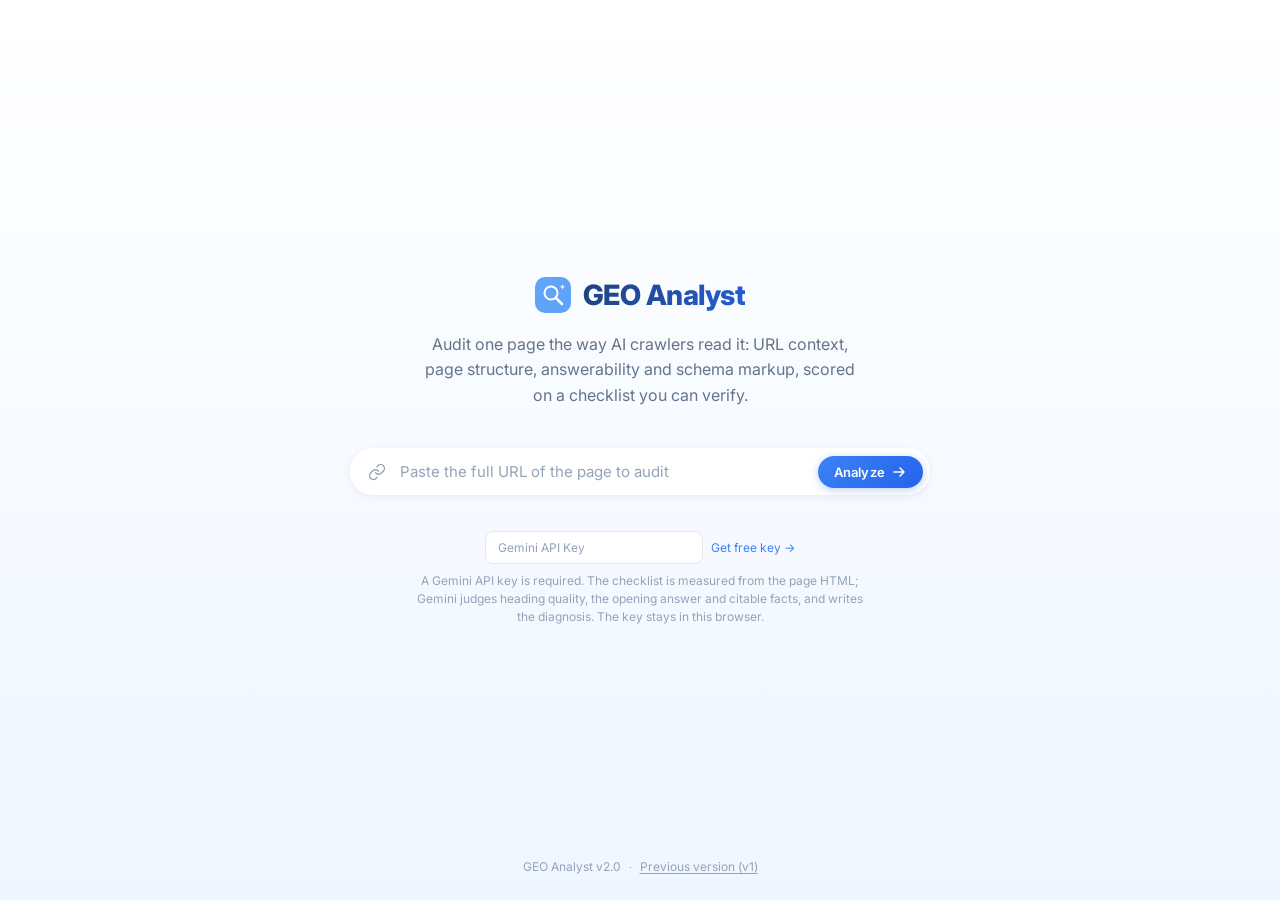
==== commit 8cf2ed65: "Require a Gemini key; drop the judged-by-Gemini tag Analysis stops with an error when the key is mis" ====
--- a/GEO Readiness/index.html
+++ b/GEO Readiness/index.html
@@ -53,10 +53,10 @@
           </div>
 
           <div class="api-key-row">
-            <input type="password" id="api-key-input" placeholder="Gemini API Key (optional)" class="api-key-input" autocomplete="off">
+            <input type="password" id="api-key-input" placeholder="Gemini API Key" class="api-key-input" autocomplete="off">
             <a href="https://aistudio.google.com/apikey" target="_blank" rel="noopener" class="api-key-link">Get free key →</a>
           </div>
-          <p class="api-key-hint">Scores are measured from the page HTML without a key. A key adds Gemini's reading of heading quality, the opening answer and citable facts, and writes the diagnosis text.</p>
+          <p class="api-key-hint">A Gemini API key is required. The checklist is measured from the page HTML; Gemini judges heading quality, the opening answer and citable facts, and writes the diagnosis. The key stays in this browser.</p>
         </div>
         <footer class="landing-footer">
           <span>GEO Analyst v2.0</span>
--- a/GEO Readiness/v2.css
+++ b/GEO Readiness/v2.css
@@ -2,6 +2,7 @@
 body { background: var(--bg); }
 
 /* Landing */
+.api-key-input.input-error { border-color: #EF4444 !important; box-shadow: 0 0 0 3px rgba(239, 68, 68, 0.12); }
 .api-key-hint { font-size: 12px; color: var(--gray-400); margin-top: 8px; max-width: 460px; line-height: 1.5; text-align: center; word-break: keep-all; }
 .landing-footer a { color: var(--gray-400); text-decoration: underline; text-underline-offset: 2px; }
 .landing-footer a:hover { color: var(--blue-600); }
@@ -69,7 +70,6 @@
 .group-gauge { height: 6px; border-radius: 3px; background: var(--gray-100); overflow: hidden; margin: 2px 0 8px; }
 .group-gauge-fill { height: 100%; border-radius: 3px; }
 .judged-tag { font-size: 9.5px; font-weight: 700; letter-spacing: 0.04em; color: var(--gray-400); border: 1px solid var(--gray-200); border-radius: 999px; padding: 1px 6px; margin-left: 6px; vertical-align: 1px; white-space: nowrap; }
-.judged-tag.ai { color: var(--blue-600); border-color: var(--blue-200); }
 .check-row { display: grid; grid-template-columns: 16px 1fr auto; gap: 8px; align-items: baseline; padding: 3px 0; }
 .check-ic { font-size: 11px; font-weight: 800; }
 .check-ic.p { color: var(--green-600); } .check-ic.f { color: var(--red-500); }
